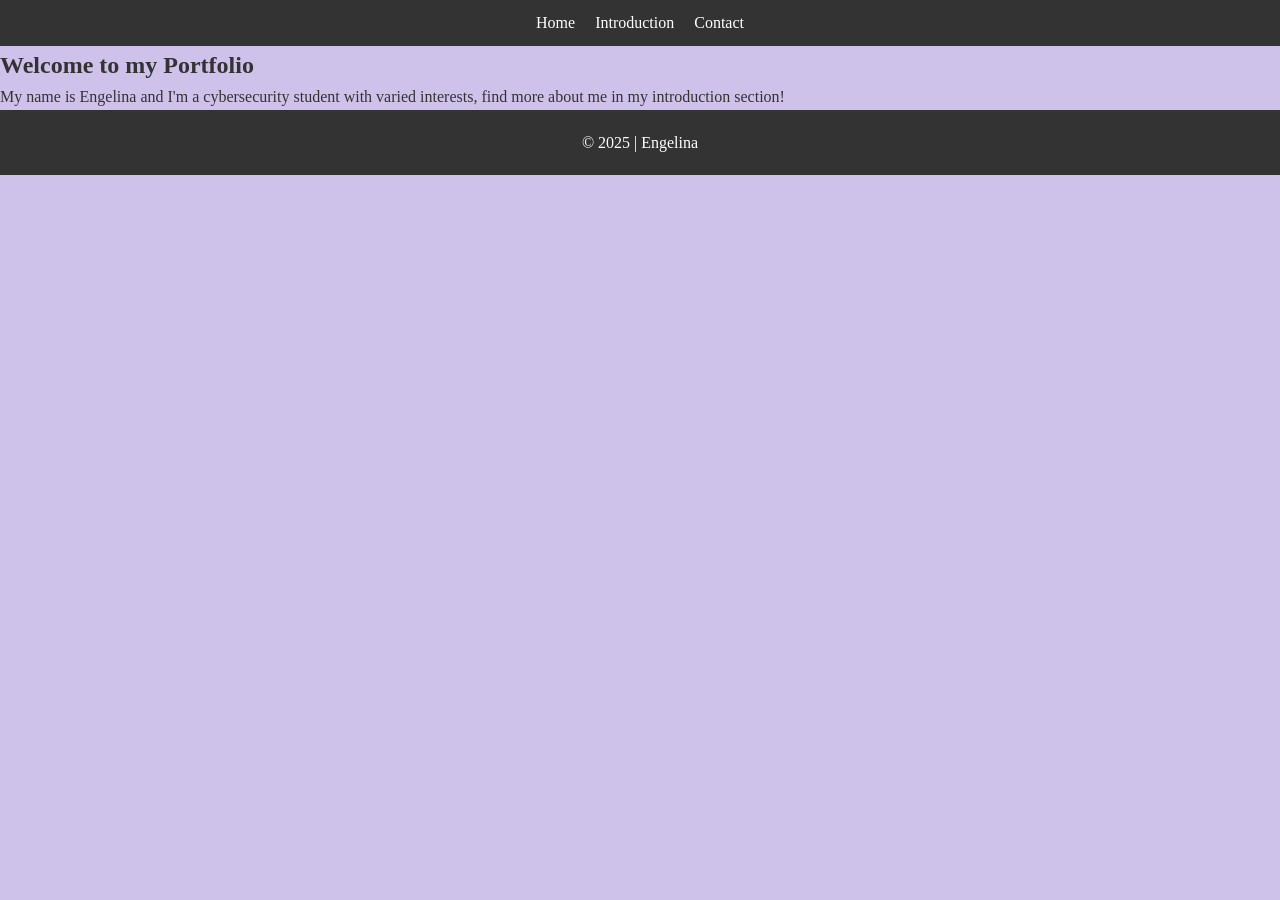
==== index.html @ 7192f7c9 "Initial commit" ====
<!DOCTYPE html>

<html lang="en">

    <head>
        <meta charset="UTF-8">
        <meta name = "viewport" content="width=device-width, initial-scale=1.0">
        <meta http-equiv="X-UA-Compatible" content="ie=edge">
        <title> Engelina Gonçalves | Portfolio </title>
        <link rel="stylesheet" href="assets/css/style.css">
    </head>
    <body>
        <header>
            <nav>
                <ul>
                    <li>
                        <a href="index.html">Home</a>
                    </li>
                    <li>
                        <a href="introduction.html">Introduction</a>
                    </li>
                    <li>
                        <a href="contact.html">Contact</a>
                    </li>
                </ul>
            </nav>
        </header>

        <section id="home">
            <h1>
                Welcome to my Portfolio
            </h1>
            <p>
                My name is Engelina and I'm a cybersecurity student with varied interests, find more about me in my introduction section!
            </p>
        </section>

        <footer>
            <p>&copy;
                2025 | Engelina
            </p>
        </footer>

        <script src="assets/js/script.js"></script>

    </body>
    
</html>
---- assets/css/style.css ----
* {
    margin: 0;
    padding: 0;
    box-sizing: border-box;
}

body {
    font-family: 'Times New Roman', Times, serif;
    line-height: 1.6;
    background-color: #cec2eb;
    color: #333;
}

header {
    background : #333;
    color: #fff;
    padding: 10px;
}

nav ul {
    list-style: none;
    display: flex;
    justify-content: center;
}

nav ul li {
    margin: 0 10px;
}

nav ul li a {
    color: white;
    text-decoration: none;
}

footer {
    text-align: center;
    padding: 20px;
    background: #333;
    color: white;
}
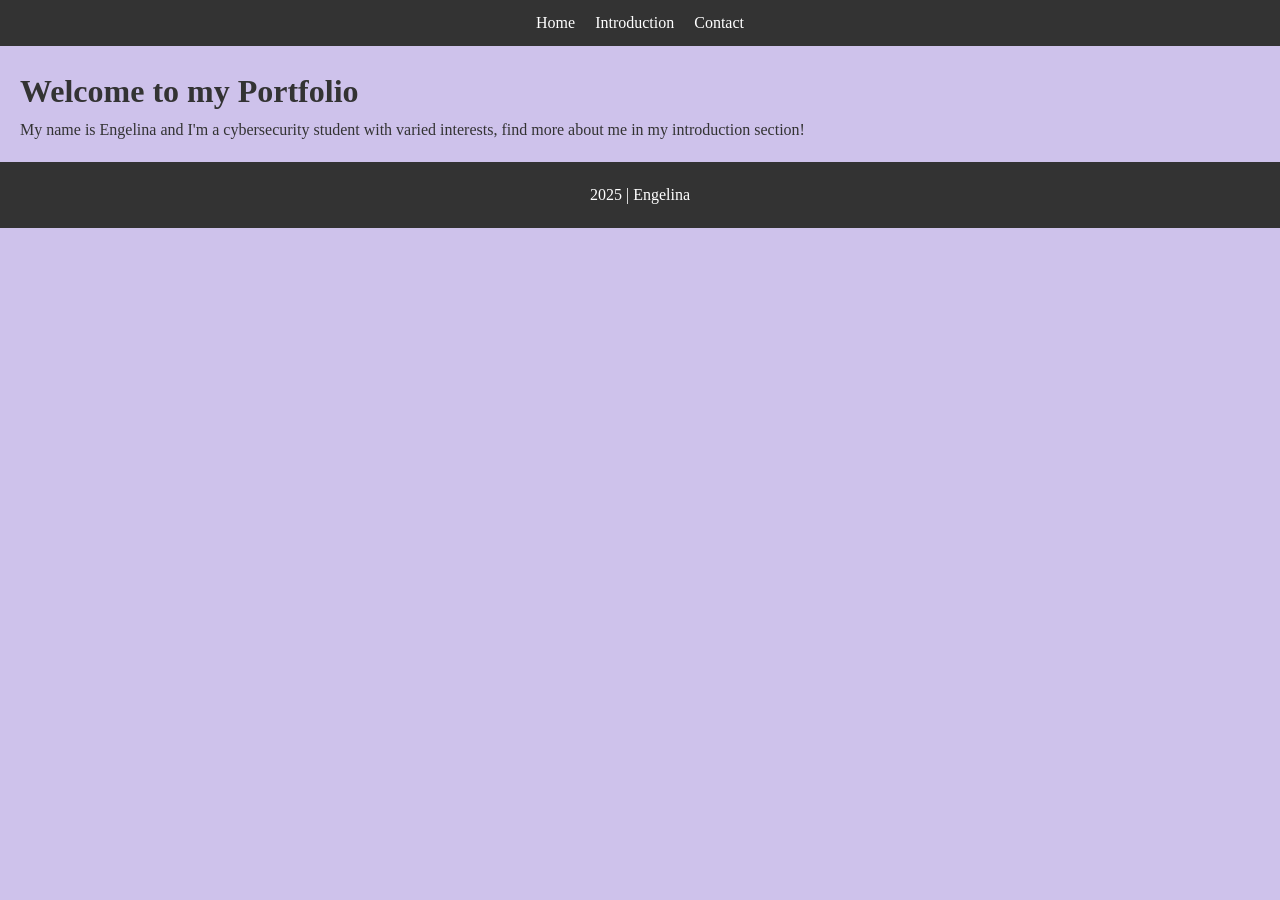
==== commit 1eb745f7: "Changed footer" ====
--- a/index.html
+++ b/index.html
@@ -10,38 +10,41 @@
         <link rel="stylesheet" href="assets/css/style.css">
     </head>
     <body>
-        <header>
-            <nav>
-                <ul>
-                    <li>
-                        <a href="index.html">Home</a>
-                    </li>
-                    <li>
-                        <a href="introduction.html">Introduction</a>
-                    </li>
-                    <li>
-                        <a href="contact.html">Contact</a>
-                    </li>
-                </ul>
-            </nav>
-        </header>
+        <div class="wrapper">
+            <header>
+                <nav>
+                    <ul>
+                        <li>
+                            <a href="index.html">Home</a>
+                        </li>
+                        <li>
+                            <a href="introduction.html">Introduction</a>
+                        </li>
+                        <li>
+                            <a href="contact.html">Contact</a>
+                        </li>
+                    </ul>
+                </nav>
+            </header>
 
-        <section id="home">
-            <h1>
-                Welcome to my Portfolio
-            </h1>
-            <p>
-                My name is Engelina and I'm a cybersecurity student with varied interests, find more about me in my introduction section!
-            </p>
-        </section>
+            <main>
+                <h1>
+                    Welcome to my Portfolio
+                </h1>
+                <p>
+                    My name is Engelina and I'm a cybersecurity student with varied interests, find more about me in my introduction section!
+                </p>
+            </main>
 
-        <footer>
-            <p>&copy;
-                2025 | Engelina
-            </p>
-        </footer>
+            <footer>
+                <p>
+                    2025 | Engelina
+                </p>
+            </footer>
 
-        <script src="assets/js/script.js"></script>
+            <script src="assets/js/script.js"></script>
+        
+        </div>
 
     </body>
     
--- a/assets/css/style.css
+++ b/assets/css/style.css
@@ -2,6 +2,10 @@
     margin: 0;
     padding: 0;
     box-sizing: border-box;
+}
+
+html, body {
+    height: 100%;
 }
 
 body {
@@ -9,6 +13,14 @@
     line-height: 1.6;
     background-color: #cec2eb;
     color: #333;
+    display: flex;
+    flex-direction: column;
+    min-height: 100vh;
+}
+
+main {
+    flex-grow: 1;
+    padding: 20px;
 }
 
 header {
@@ -37,4 +49,5 @@
     padding: 20px;
     background: #333;
     color: white;
+    margin-top: auto;
 }
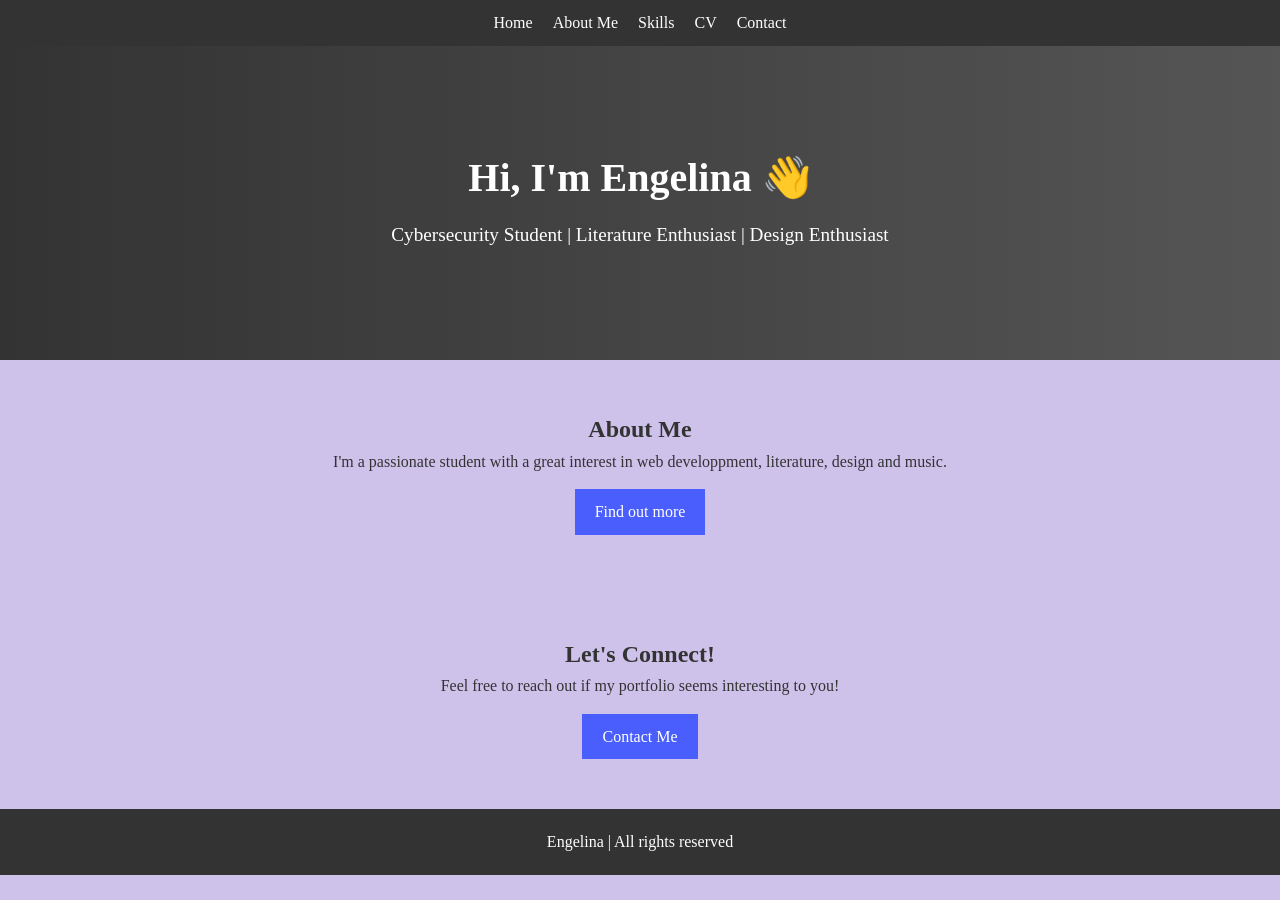
==== commit 8e67d0ad: "Changed footer" ====
--- a/index.html
+++ b/index.html
@@ -5,47 +5,92 @@
     <head>
         <meta charset="UTF-8">
         <meta name = "viewport" content="width=device-width, initial-scale=1.0">
-        <meta http-equiv="X-UA-Compatible" content="ie=edge">
         <title> Engelina Gonçalves | Portfolio </title>
         <link rel="stylesheet" href="assets/css/style.css">
     </head>
+
     <body>
-        <div class="wrapper">
-            <header>
-                <nav>
-                    <ul>
-                        <li>
-                            <a href="index.html">Home</a>
-                        </li>
-                        <li>
-                            <a href="introduction.html">Introduction</a>
-                        </li>
-                        <li>
-                            <a href="contact.html">Contact</a>
-                        </li>
-                    </ul>
-                </nav>
-            </header>
 
-            <main>
-                <h1>
-                    Welcome to my Portfolio
-                </h1>
-                <p>
-                    My name is Engelina and I'm a cybersecurity student with varied interests, find more about me in my introduction section!
-                </p>
-            </main>
+        <header>
 
-            <footer>
-                <p>
-                    2025 | Engelina
-                </p>
-            </footer>
+            <nav>
 
-            <script src="assets/js/script.js"></script>
+                <ul>
+
+                    <li>
+                        <a href="index.html">Home</a>
+                    </li>
+
+                    <li>
+                        <a href="aboutme.html">About Me</a>
+                    </li>
+
+                    <li>
+                        <a href="skills.html">Skills</a>
+                    </li>
+
+                    <li>
+                        <a href="cv.html">CV</a>
+                    </li>
+
+                    <li>
+                        <a href="contact.html">Contact</a>
+                    </li>
+
+                </ul>
+
+            </nav>
+
+        </header>
+
+        <section class="hero">
+
+            <h1>
+                Hi, I'm Engelina 👋
+            </h1>
+
+            <p>
+                Cybersecurity Student | Literature Enthusiast | Design Enthusiast
+            </p>
+
+        </section>
+
+        <section class="about-preview">
+            
+            <h2>
+                About Me
+            </h2>
+
+            <p>
+                I'm a passionate student with a great interest in web developpment, literature, design and music.
+            </p>
+
+            <a href="aboutme.html" class="button">Find out more</a> 
+
+        </section>
+
+        <section class="contact">
+
+            <h2>
+                Let's Connect!
+            </h2>
+
+            <p>
+                Feel free to reach out if my portfolio seems interesting to you!
+            </p>
+
+            <a href="contact.html" class="button">Contact Me</a>
+
+        </section>
+
+        <footer>
+
+            <p>
+                Engelina | All rights reserved
+            </p>
+
+        </footer>
         
-        </div>
-
     </body>
     
 </html>
--- a/assets/css/style.css
+++ b/assets/css/style.css
@@ -13,6 +13,12 @@
     line-height: 1.6;
     background-color: #cec2eb;
     color: #333;
+    display: flex;
+    flex-direction: column;
+    min-height: 100vh;
+}
+
+.wrapper {
     display: flex;
     flex-direction: column;
     min-height: 100vh;
@@ -49,5 +55,39 @@
     padding: 20px;
     background: #333;
     color: white;
-    margin-top: auto;
+}
+
+.hero {
+    text-align: center;
+    padding: 100px 20px;
+    background: linear-gradient(to right, #333, #555);
+    color: white;
+}
+
+.hero h1 {
+    font-size: 2.5rem;
+}
+
+.hero p {
+    font-size: 1.2rem;
+    margin: 10px 0;
+}
+
+.button {
+    display: inline-block;
+    background: #495efc;
+    color: white;
+    padding: 10px 20px;
+    text-decoration: none;
+    margin-top: 15px;
+    transition: 0.3s;
+}
+
+.button:hover {
+    background: #005ccc;
+}
+
+.about-preview, .contact {
+    text-align: center;
+    padding: 50px 20px;
 }
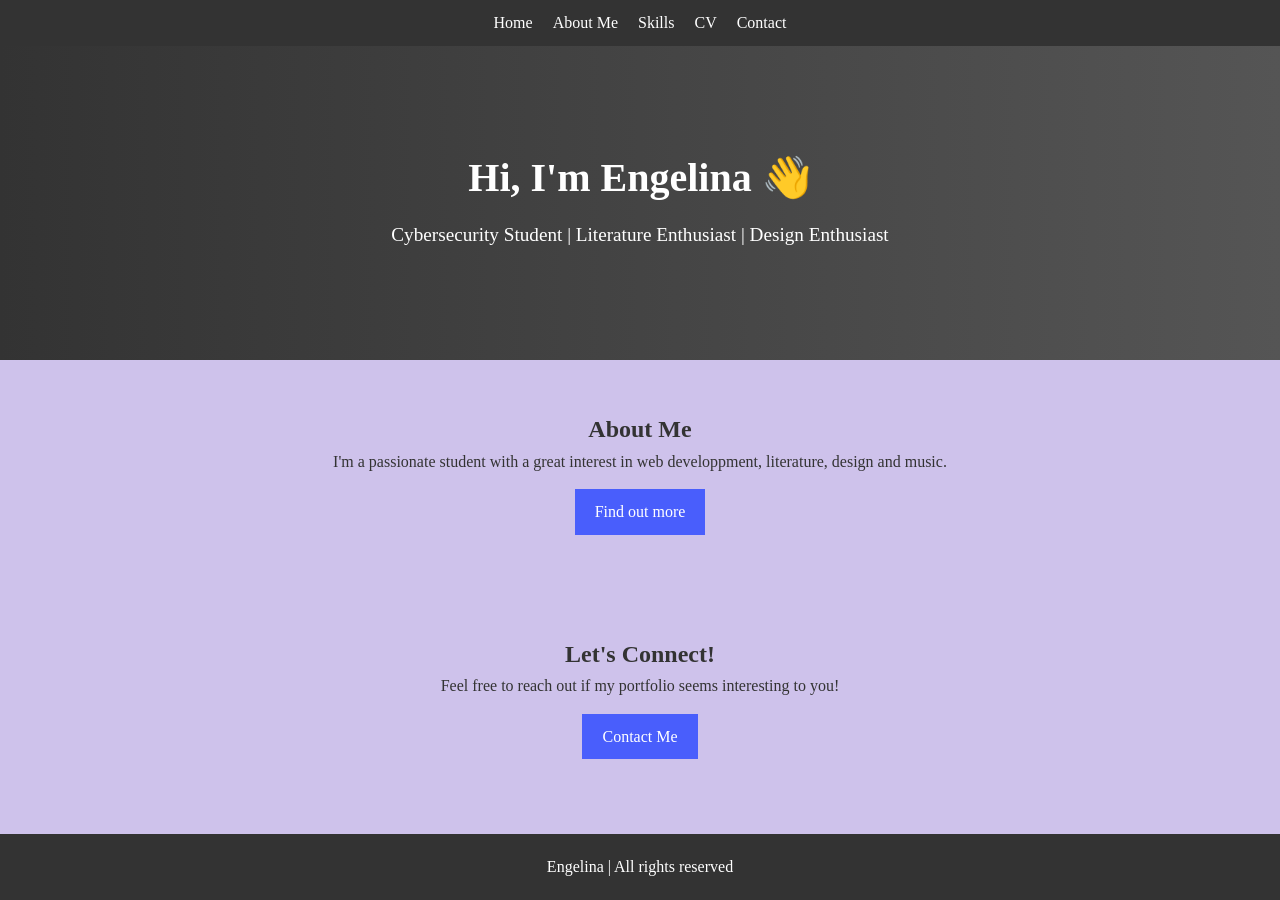
==== commit 8932ad1b: "Updated index and stylesheet" ====
--- a/index.html
+++ b/index.html
@@ -11,86 +11,96 @@
 
     <body>
 
-        <header>
+        <div class="wrapper">
 
-            <nav>
+            <header>
 
-                <ul>
+                <nav>
 
-                    <li>
-                        <a href="index.html">Home</a>
-                    </li>
+                    <ul>
 
-                    <li>
-                        <a href="aboutme.html">About Me</a>
-                    </li>
+                        <li>
+                            <a href="index.html">Home</a>
+                        </li>
 
-                    <li>
-                        <a href="skills.html">Skills</a>
-                    </li>
+                        <li>
+                            <a href="aboutme.html">About Me</a>
+                        </li>
 
-                    <li>
-                        <a href="cv.html">CV</a>
-                    </li>
+                        <li>
+                            <a href="skills.html">Skills</a>
+                        </li>
 
-                    <li>
-                        <a href="contact.html">Contact</a>
-                    </li>
+                        <li>
+                            <a href="cv.html">CV</a>
+                        </li>
 
-                </ul>
+                        <li>
+                            <a href="contact.html">Contact</a>
+                        </li>
 
-            </nav>
+                    </ul>
 
-        </header>
+                </nav>
 
-        <section class="hero">
+            </header>
 
-            <h1>
-                Hi, I'm Engelina 👋
-            </h1>
+            <main>
 
-            <p>
-                Cybersecurity Student | Literature Enthusiast | Design Enthusiast
-            </p>
+                <section class="hero">
 
-        </section>
+                    <h1>
+                        Hi, I'm Engelina 👋
+                    </h1>
 
-        <section class="about-preview">
+                    <p>
+                        Cybersecurity Student | Literature Enthusiast | Design Enthusiast
+                    </p>
+
+                </section>
+
+                <section class="about-preview">
             
-            <h2>
-                About Me
-            </h2>
+                    <h2>
+                        About Me
+                    </h2>
 
-            <p>
-                I'm a passionate student with a great interest in web developpment, literature, design and music.
-            </p>
+                    <p>
+                        I'm a passionate student with a great interest in web developpment, literature, design and music.
+                    </p>
 
-            <a href="aboutme.html" class="button">Find out more</a> 
+                    <a href="aboutme.html" class="button">Find out more</a> 
 
-        </section>
+                </section>
 
-        <section class="contact">
+                <section class="contact">
 
-            <h2>
-                Let's Connect!
-            </h2>
+                    <h2>
+                        Let's Connect!
+                    </h2>
 
-            <p>
-                Feel free to reach out if my portfolio seems interesting to you!
-            </p>
+                    <p>
+                        Feel free to reach out if my portfolio seems interesting to you!
+                    </p>
 
-            <a href="contact.html" class="button">Contact Me</a>
+                    <a href="contact.html" class="button">Contact Me</a>
 
-        </section>
+                </section>
 
-        <footer>
+            </main>
 
-            <p>
-                Engelina | All rights reserved
-            </p>
+            <footer>
+            
+                <p>
+                    Engelina | All rights reserved
+                </p>
 
-        </footer>
-        
+            </main>
+
+            </footer>
+       
+        </div>
+  
     </body>
     
 </html>
--- a/assets/css/style.css
+++ b/assets/css/style.css
@@ -13,9 +13,6 @@
     line-height: 1.6;
     background-color: #cec2eb;
     color: #333;
-    display: flex;
-    flex-direction: column;
-    min-height: 100vh;
 }
 
 .wrapper {
@@ -26,7 +23,6 @@
 
 main {
     flex-grow: 1;
-    padding: 20px;
 }
 
 header {
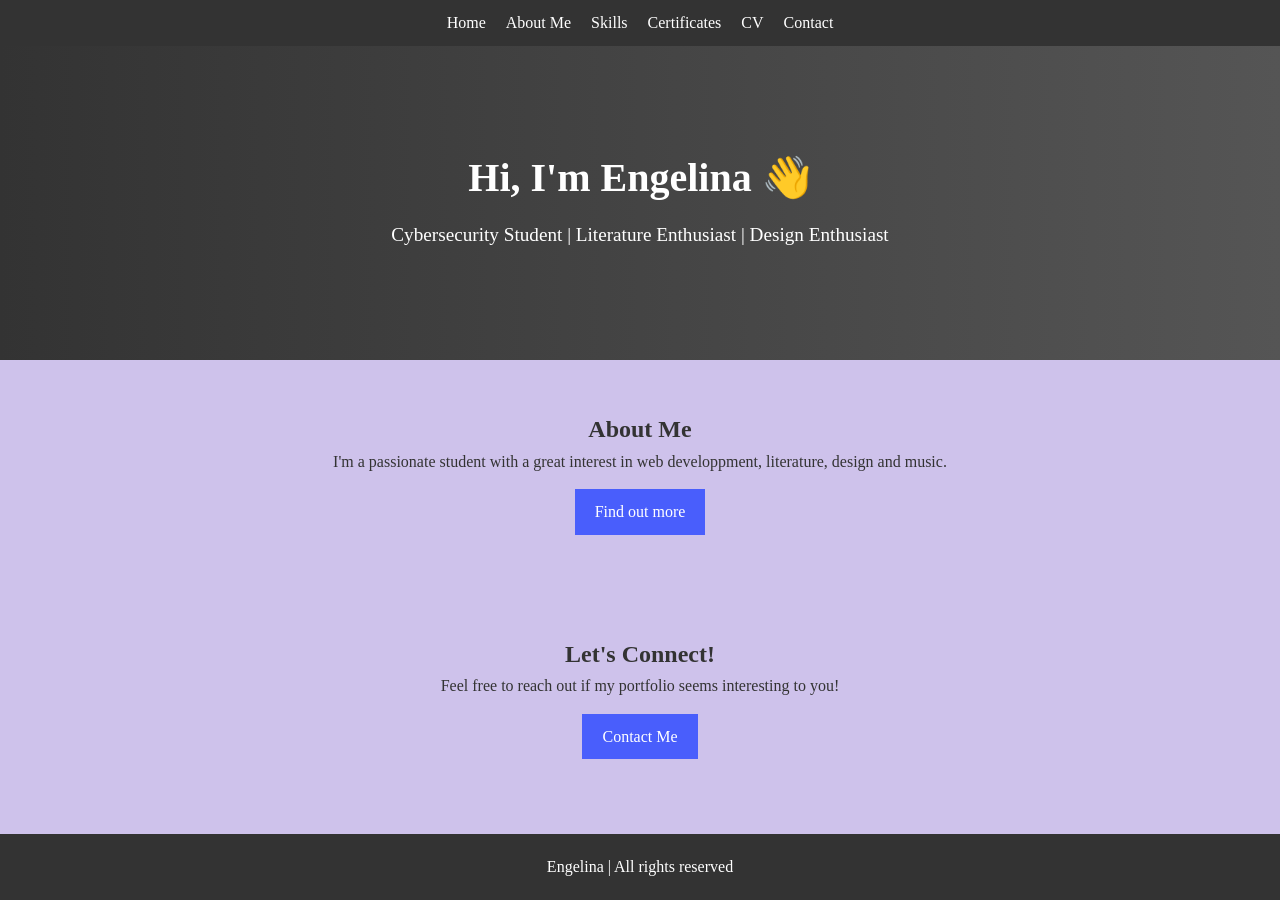
==== commit aa09e840: "aboutme.html was created, updated header, style.css was updated" ====
--- a/index.html
+++ b/index.html
@@ -29,6 +29,10 @@
 
                         <li>
                             <a href="skills.html">Skills</a>
+                        </li>
+
+                        <li>
+                            <a href="certificates.html">Certificates</a>
                         </li>
 
                         <li>
@@ -95,8 +99,6 @@
                     Engelina | All rights reserved
                 </p>
 
-            </main>
-
             </footer>
        
         </div>
--- a/assets/css/style.css
+++ b/assets/css/style.css
@@ -86,4 +86,77 @@
 .about-preview, .contact {
     text-align: center;
     padding: 50px 20px;
+}
+
+.contact-form {
+    max-width: 500px;
+    margin: 50px auto;
+    padding: 20px;
+    background: white;
+    box-shadow: 0 0 10px rgba(0, 0, 0, 0.1);
+    border-radius: 8px;
+}
+
+.contact-form label {
+    display: block;
+    margin-top: 10px;
+    font-weight: bold;
+}
+
+.contact-form input,
+.contact-form textarea {
+    width: 100%;
+    padding: 10px;
+    margin-top: 5px;
+    border: 1px solid #ccc;
+    border-radius: 5px;
+    font-size: 1rem;
+}
+
+.contact-form textarea {
+    height: 150px;
+    resize: vertical;
+}
+
+.contact-form button {
+    display: block;
+    width: 100%;
+    padding: 10px;
+    margin-top: 15px;
+    background: #495efc;
+    color: white;
+    border: none;
+    border-radius: 5px;
+    font-size: 1rem;
+    cursor: pointer;
+    transition: 0.3s;
+}
+
+.contact-form button:hover {
+    background: #005ccc;
+}
+
+.about {
+    text-align: center;
+    padding: 50px 20px;
+}
+
+.profile-image {
+    text-align: center;
+    margin: 20px 0;
+}
+
+.profile-image img {
+    width: 300px;
+    height: 300px;
+    border-radius: 50%;
+    object-fit: cover;
+    border: 3px solid #333;
+}
+
+.more-info {
+    text-align: center;
+    padding: 20px;
+    max-width: 800px;
+    margin: 0 auto;
 }
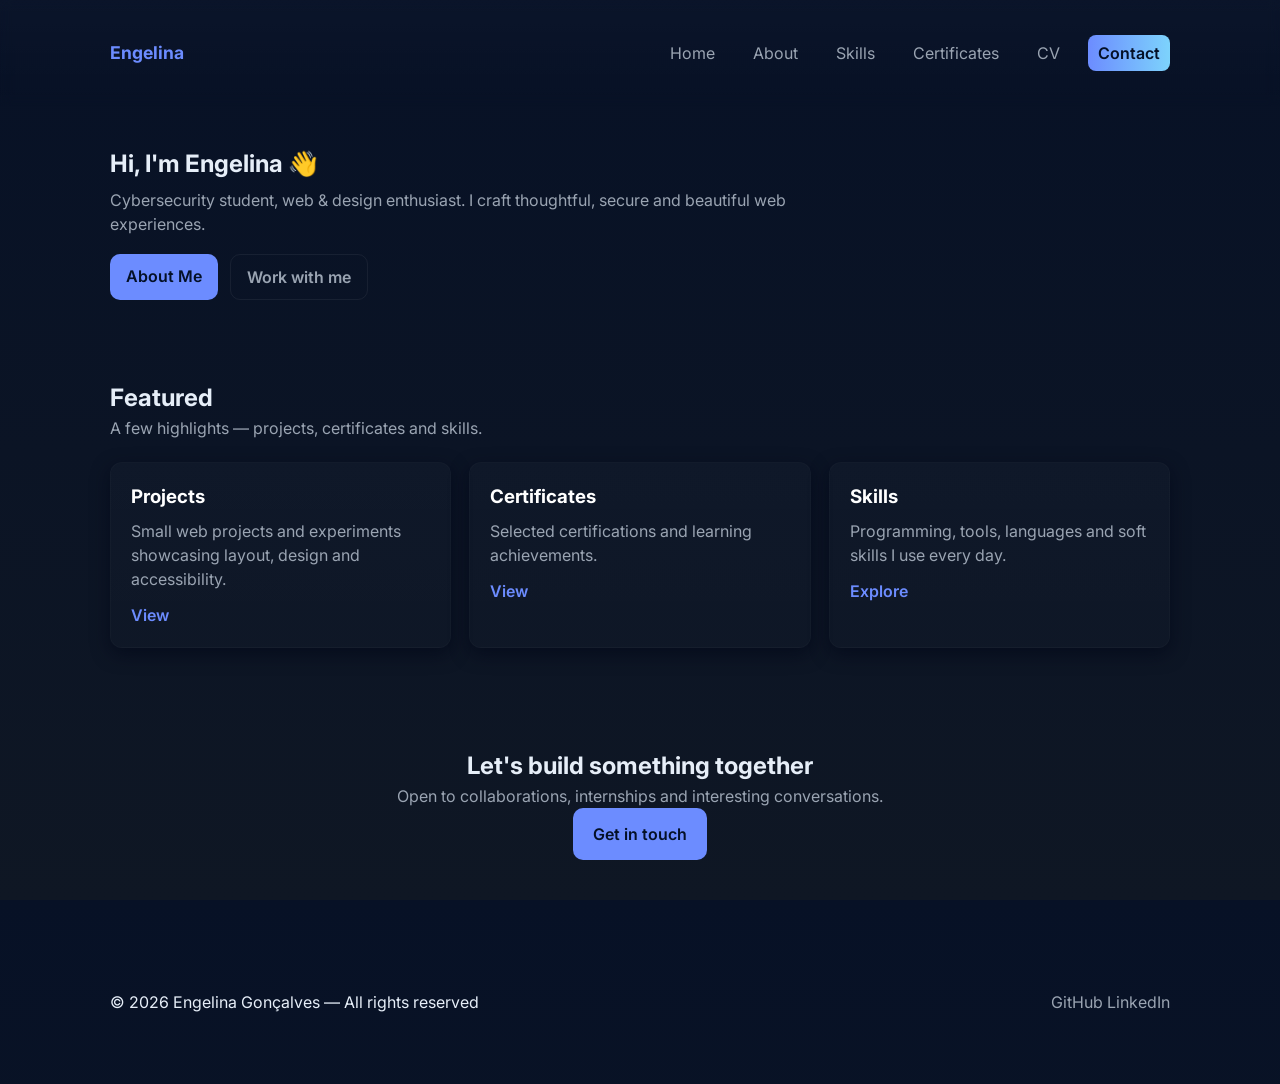
==== commit 9569a7cb: "Modernize site: responsive header, hero, styles and JS interactions; remove README as requested" ====
--- a/index.html
+++ b/index.html
@@ -2,107 +2,107 @@
 
 <html lang="en">
 
-    <head>
-        <meta charset="UTF-8">
-        <meta name = "viewport" content="width=device-width, initial-scale=1.0">
-        <title> Engelina Gonçalves | Portfolio </title>
-        <link rel="stylesheet" href="assets/css/style.css">
-    </head>
+<head>
+    <meta charset="UTF-8">
+    <meta name="viewport" content="width=device-width, initial-scale=1.0">
+    <meta name="description" content="Engelina Gonçalves — cybersecurity student, web & design enthusiast. Explore projects, skills and contact info.">
+    <title>Engelina Gonçalves | Portfolio</title>
+    <link rel="preconnect" href="https://fonts.googleapis.com">
+    <link rel="preconnect" href="https://fonts.gstatic.com" crossorigin>
+    <link href="https://fonts.googleapis.com/css2?family=Inter:wght@300;400;600;700&display=swap" rel="stylesheet">
+    <link rel="stylesheet" href="assets/css/style.css">
+</head>
 
-    <body>
+<body>
 
-        <div class="wrapper">
+    <div class="wrapper">
 
-            <header>
+        <header class="site-header">
+            <div class="container header-inner">
+                <a class="brand" href="index.html">Engelina</a>
 
-                <nav>
+                <button class="nav-toggle" aria-label="Toggle navigation" aria-expanded="false">
+                    <span class="hamburger"></span>
+                </button>
 
+                <nav class="nav-menu" aria-label="Main navigation">
                     <ul>
+                        <li><a href="index.html">Home</a></li>
+                        <li><a href="aboutme.html">About</a></li>
+                        <li><a href="skills.html">Skills</a></li>
+                        <li><a href="certificates.html">Certificates</a></li>
+                        <li><a href="cv.html">CV</a></li>
+                        <li><a href="contact.html" class="cta">Contact</a></li>
+                    </ul>
+                </nav>
+            </div>
+        </header>
 
-                        <li>
-                            <a href="index.html">Home</a>
-                        </li>
+        <main>
 
-                        <li>
-                            <a href="aboutme.html">About Me</a>
-                        </li>
+            <section class="hero container reveal">
+                <div class="hero-inner">
+                    <div class="hero-copy">
+                        <h1>Hi, I'm Engelina <span class="wave">👋</span></h1>
+                        <p class="lead">Cybersecurity student, web & design enthusiast. I craft thoughtful, secure and beautiful web experiences.</p>
+                        <div class="hero-actions">
+                            <a href="aboutme.html" class="button">About Me</a>
+                            <a href="contact.html" class="button ghost">Work with me</a>
+                        </div>
+                    </div>
 
-                        <li>
-                            <a href="skills.html">Skills</a>
-                        </li>
+                    <div class="hero-media">
+                        <img src="assets/images/profile.jpg" alt="Portrait of Engelina" onerror="this.style.display='none'">
+                    </div>
+                </div>
+            </section>
 
-                        <li>
-                            <a href="certificates.html">Certificates</a>
-                        </li>
+            <section class="featured container reveal">
+                <h2>Featured</h2>
+                <p class="muted">A few highlights — projects, certificates and skills.</p>
 
-                        <li>
-                            <a href="cv.html">CV</a>
-                        </li>
+                <div class="cards-grid">
+                    <article class="card">
+                        <h3>Projects</h3>
+                        <p>Small web projects and experiments showcasing layout, design and accessibility.</p>
+                        <a href="index.html" class="card-link">View</a>
+                    </article>
 
-                        <li>
-                            <a href="contact.html">Contact</a>
-                        </li>
+                    <article class="card">
+                        <h3>Certificates</h3>
+                        <p>Selected certifications and learning achievements.</p>
+                        <a href="certificates.html" class="card-link">View</a>
+                    </article>
 
-                    </ul>
+                    <article class="card">
+                        <h3>Skills</h3>
+                        <p>Programming, tools, languages and soft skills I use every day.</p>
+                        <a href="skills.html" class="card-link">Explore</a>
+                    </article>
+                </div>
+            </section>
 
+            <section class="contact-cta container reveal">
+                <h2>Let's build something together</h2>
+                <p class="muted">Open to collaborations, internships and interesting conversations.</p>
+                <a href="contact.html" class="button large">Get in touch</a>
+            </section>
+
+        </main>
+
+        <footer class="site-footer">
+            <div class="container footer-inner">
+                <p>© <span id="year"></span> Engelina Gonçalves — All rights reserved</p>
+                <nav class="social">
+                    <a href="#" aria-label="GitHub">GitHub</a>
+                    <a href="#" aria-label="LinkedIn">LinkedIn</a>
                 </nav>
+            </div>
+        </footer>
 
-            </header>
+    </div>
 
-            <main>
+    <script src="assets/js/script.js"></script>
+</body>
 
-                <section class="hero">
-
-                    <h1>
-                        Hi, I'm Engelina 👋
-                    </h1>
-
-                    <p>
-                        Cybersecurity Student | Literature Enthusiast | Design Enthusiast
-                    </p>
-
-                </section>
-
-                <section class="about-preview">
-            
-                    <h2>
-                        About Me
-                    </h2>
-
-                    <p>
-                        I'm a passionate student with a great interest in web developpment, literature, design and music.
-                    </p>
-
-                    <a href="aboutme.html" class="button">Find out more</a> 
-
-                </section>
-
-                <section class="contact">
-
-                    <h2>
-                        Let's Connect!
-                    </h2>
-
-                    <p>
-                        Feel free to reach out if my portfolio seems interesting to you!
-                    </p>
-
-                    <a href="contact.html" class="button">Contact Me</a>
-
-                </section>
-
-            </main>
-
-            <footer>
-            
-                <p>
-                    Engelina | All rights reserved
-                </p>
-
-            </footer>
-       
-        </div>
-  
-    </body>
-    
 </html>
--- a/assets/css/style.css
+++ b/assets/css/style.css
@@ -1,162 +1,88 @@
-* {
-    margin: 0;
-    padding: 0;
-    box-sizing: border-box;
+:root{
+  --bg: #0f1724;
+  --card: #0b1220;
+  --muted: #9aa4b2;
+  --accent: #6c8cff;
+  --accent-2: #7dd3fc;
+  --glass: rgba(255,255,255,0.03);
+  --radius: 12px;
+  --max-width: 1100px;
 }
 
-html, body {
-    height: 100%;
+*{box-sizing:border-box;margin:0;padding:0}
+html,body{height:100%}
+body{
+  font-family: 'Inter', system-ui, -apple-system, 'Segoe UI', Roboto, 'Helvetica Neue', Arial;
+  background: linear-gradient(180deg,#071126 0%, #0f1724 100%);
+  color:#e6eef8;
+  -webkit-font-smoothing:antialiased;
+  -moz-osx-font-smoothing:grayscale;
+  line-height:1.5;
 }
 
-body {
-    font-family: 'Times New Roman', Times, serif;
-    line-height: 1.6;
-    background-color: #cec2eb;
-    color: #333;
+.wrapper{min-height:100vh;display:flex;flex-direction:column}
+.container{max-width:var(--max-width);margin:0 auto;padding:40px 20px}
+
+/* Header */
+.site-header{backdrop-filter:blur(6px);background:linear-gradient(180deg, rgba(255,255,255,0.02), transparent);position:sticky;top:0;z-index:40}
+.header-inner{display:flex;align-items:center;justify-content:space-between;gap:20px}
+.brand{font-weight:700;color:var(--accent);text-decoration:none;font-size:1.1rem}
+
+.nav-menu ul{list-style:none;display:flex;gap:18px;align-items:center}
+.nav-menu a{color:var(--muted);text-decoration:none;padding:8px 10px;border-radius:8px;transition:all .18s}
+.nav-menu a:hover, .nav-menu a:focus{color:#fff;background:var(--glass)}
+.nav-menu .cta{background:linear-gradient(90deg,var(--accent),var(--accent-2));color:#041027;font-weight:600}
+
+.nav-toggle{display:none;background:none;border:0;cursor:pointer;padding:8px}
+.hamburger{display:block;width:22px;height:2px;background:var(--muted);position:relative;border-radius:2px}
+.hamburger::before,.hamburger::after{content:"";position:absolute;left:0;width:22px;height:2px;background:var(--muted);border-radius:2px}
+.hamburger::before{top:-7px}.hamburger::after{top:7px}
+
+/* Hero */
+.hero-inner{display:flex;gap:30px;align-items:center;justify-content:space-between}
+.hero-copy{flex:1}
+.hero-media{width:260px;flex:0 0 260px}
+.hero-media img{width:100%;height:auto;border-radius:16px;object-fit:cover;border:3px solid rgba(255,255,255,0.06)}
+.lead{color:var(--muted);margin-top:6px}
+.hero-actions{margin-top:18px;display:flex;gap:12px}
+.button{display:inline-block;padding:10px 16px;background:var(--accent);color:#041027;border-radius:10px;text-decoration:none;font-weight:600}
+.button.ghost{background:transparent;border:1px solid rgba(255,255,255,0.06);color:var(--muted)}
+.button.large{padding:14px 20px;font-size:1rem}
+
+/* Cards */
+.cards-grid{display:grid;grid-template-columns:repeat(auto-fit,minmax(220px,1fr));gap:18px;margin-top:22px}
+.card{background:linear-gradient(180deg, rgba(255,255,255,0.02), rgba(255,255,255,0.01));padding:20px;border-radius:var(--radius);box-shadow:0 6px 18px rgba(2,6,23,0.6);border:1px solid rgba(255,255,255,0.02)}
+.card h3{color:#fff;margin-bottom:8px}
+.card p{color:var(--muted);margin-bottom:12px}
+.card-link{color:var(--accent);text-decoration:none;font-weight:600}
+
+.contact-cta{text-align:center;padding:60px 20px}
+.muted{color:var(--muted)}
+
+.site-footer{margin-top:auto;padding:30px 0;background:transparent}
+.footer-inner{display:flex;align-items:center;justify-content:space-between;gap:20px}
+.site-footer a{color:var(--muted);text-decoration:none}
+
+/* simple reveal animation */
+.reveal{opacity:0;transform:translateY(10px);transition:opacity .6s ease, transform .6s ease}
+.reveal.active{opacity:1;transform:none}
+
+/* responsiveness */
+@media (max-width:900px){
+  .hero-inner{flex-direction:column-reverse;align-items:center}
+  .hero-media{width:200px}
+  .container{padding:28px 16px}
+  .footer-inner{flex-direction:column;align-items:flex-start}
 }
 
-.wrapper {
-    display: flex;
-    flex-direction: column;
-    min-height: 100vh;
+@media (max-width:700px){
+  .nav-menu{position:fixed;inset:64px 16px auto 16px;background:linear-gradient(180deg, rgba(255,255,255,0.02), rgba(255,255,255,0.01));backdrop-filter:blur(8px);padding:18px;border-radius:12px;display:none}
+  .nav-menu.open{display:block}
+  .nav-menu ul{flex-direction:column;gap:12px}
+  .nav-toggle{display:block}
 }
 
-main {
-    flex-grow: 1;
-}
+/* keep some legacy classes usable */
+.about-preview, .contact, .about, .skills-container, .certificate-container, .cv-container{padding:40px 20px}
 
-header {
-    background : #333;
-    color: #fff;
-    padding: 10px;
-}
 
-nav ul {
-    list-style: none;
-    display: flex;
-    justify-content: center;
-}
-
-nav ul li {
-    margin: 0 10px;
-}
-
-nav ul li a {
-    color: white;
-    text-decoration: none;
-}
-
-footer {
-    text-align: center;
-    padding: 20px;
-    background: #333;
-    color: white;
-}
-
-.hero {
-    text-align: center;
-    padding: 100px 20px;
-    background: linear-gradient(to right, #333, #555);
-    color: white;
-}
-
-.hero h1 {
-    font-size: 2.5rem;
-}
-
-.hero p {
-    font-size: 1.2rem;
-    margin: 10px 0;
-}
-
-.button {
-    display: inline-block;
-    background: #495efc;
-    color: white;
-    padding: 10px 20px;
-    text-decoration: none;
-    margin-top: 15px;
-    transition: 0.3s;
-}
-
-.button:hover {
-    background: #005ccc;
-}
-
-.about-preview, .contact {
-    text-align: center;
-    padding: 50px 20px;
-}
-
-.contact-form {
-    max-width: 500px;
-    margin: 50px auto;
-    padding: 20px;
-    background: white;
-    box-shadow: 0 0 10px rgba(0, 0, 0, 0.1);
-    border-radius: 8px;
-}
-
-.contact-form label {
-    display: block;
-    margin-top: 10px;
-    font-weight: bold;
-}
-
-.contact-form input,
-.contact-form textarea {
-    width: 100%;
-    padding: 10px;
-    margin-top: 5px;
-    border: 1px solid #ccc;
-    border-radius: 5px;
-    font-size: 1rem;
-}
-
-.contact-form textarea {
-    height: 150px;
-    resize: vertical;
-}
-
-.contact-form button {
-    display: block;
-    width: 100%;
-    padding: 10px;
-    margin-top: 15px;
-    background: #495efc;
-    color: white;
-    border: none;
-    border-radius: 5px;
-    font-size: 1rem;
-    cursor: pointer;
-    transition: 0.3s;
-}
-
-.contact-form button:hover {
-    background: #005ccc;
-}
-
-.about {
-    text-align: center;
-    padding: 50px 20px;
-}
-
-.profile-image {
-    text-align: center;
-    margin: 20px 0;
-}
-
-.profile-image img {
-    width: 300px;
-    height: 300px;
-    border-radius: 50%;
-    object-fit: cover;
-    border: 3px solid #333;
-}
-
-.more-info {
-    text-align: center;
-    padding: 20px;
-    max-width: 800px;
-    margin: 0 auto;
-}
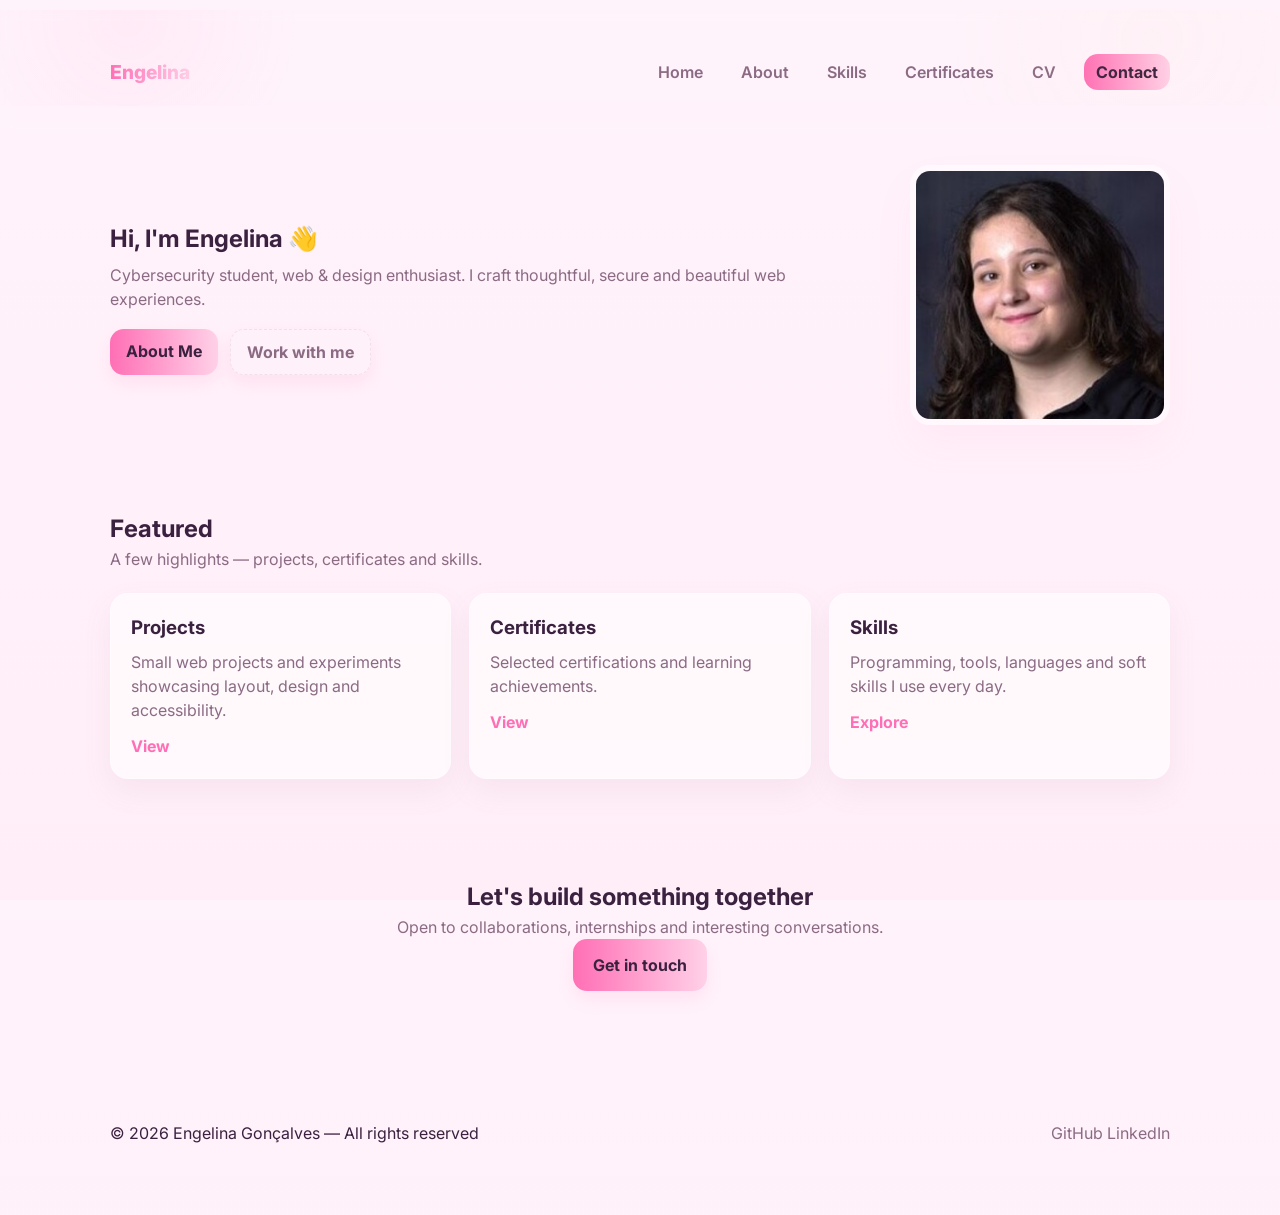
==== commit e2d2685c: "Normalize image filenames and update HTML references" ====
--- a/index.html
+++ b/index.html
@@ -52,7 +52,7 @@
                     </div>
 
                     <div class="hero-media">
-                        <img src="assets/images/profile.jpg" alt="Portrait of Engelina" onerror="this.style.display='none'">
+                        <img src="assets/images/engelina.jpg" alt="Portrait of Engelina" onerror="this.style.display='none'">
                     </div>
                 </div>
             </section>
--- a/assets/css/style.css
+++ b/assets/css/style.css
@@ -1,20 +1,23 @@
 :root{
-  --bg: #0f1724;
-  --card: #0b1220;
-  --muted: #9aa4b2;
-  --accent: #6c8cff;
-  --accent-2: #7dd3fc;
-  --glass: rgba(255,255,255,0.03);
-  --radius: 12px;
+  /* Girlypop palette */
+  --bg: linear-gradient(180deg,#fff3fb 0%, #ffeef8 100%);
+  --page-bg: #fff3fb;
+  --card: rgba(255,255,255,0.6);
+  --muted: #8b6b84;
+  --accent: #ff6fb5; /* pink */
+  --accent-2: #ffd1e8; /* light pink */
+  --accent-3: #ffd58a; /* soft yellow */
+  --glass: rgba(255,255,255,0.6);
+  --radius: 16px;
   --max-width: 1100px;
 }
 
 *{box-sizing:border-box;margin:0;padding:0}
 html,body{height:100%}
 body{
-  font-family: 'Inter', system-ui, -apple-system, 'Segoe UI', Roboto, 'Helvetica Neue', Arial;
-  background: linear-gradient(180deg,#071126 0%, #0f1724 100%);
-  color:#e6eef8;
+  font-family: 'Poppins', Inter, system-ui, -apple-system, 'Segoe UI', Roboto, 'Helvetica Neue', Arial;
+  background: var(--bg);
+  color:#3b2140;
   -webkit-font-smoothing:antialiased;
   -moz-osx-font-smoothing:grayscale;
   line-height:1.5;
@@ -24,14 +27,17 @@
 .container{max-width:var(--max-width);margin:0 auto;padding:40px 20px}
 
 /* Header */
-.site-header{backdrop-filter:blur(6px);background:linear-gradient(180deg, rgba(255,255,255,0.02), transparent);position:sticky;top:0;z-index:40}
+
+.site-header{backdrop-filter:blur(6px);background:transparent;position:sticky;top:10px;z-index:40;padding:8px 0}
 .header-inner{display:flex;align-items:center;justify-content:space-between;gap:20px}
-.brand{font-weight:700;color:var(--accent);text-decoration:none;font-size:1.1rem}
+.brand{font-weight:800;background:linear-gradient(90deg,var(--accent),var(--accent-2));-webkit-background-clip:text;background-clip:text;color:transparent;text-decoration:none;font-size:1.2rem}
+
+.site-header::before{content:"";position:absolute;left:0;right:0;top:0;height:6rem;background:radial-gradient(circle at 10% 10%, rgba(255,111,181,0.06), transparent 15%), radial-gradient(circle at 90% 30%, rgba(255,213,138,0.04), transparent 18%);pointer-events:none}
 
 .nav-menu ul{list-style:none;display:flex;gap:18px;align-items:center}
-.nav-menu a{color:var(--muted);text-decoration:none;padding:8px 10px;border-radius:8px;transition:all .18s}
-.nav-menu a:hover, .nav-menu a:focus{color:#fff;background:var(--glass)}
-.nav-menu .cta{background:linear-gradient(90deg,var(--accent),var(--accent-2));color:#041027;font-weight:600}
+.nav-menu a{color:var(--muted);text-decoration:none;padding:8px 10px;border-radius:12px;transition:all .18s;font-weight:600}
+.nav-menu a:hover, .nav-menu a:focus{color:#fff;background:linear-gradient(90deg, rgba(255,111,181,0.18), rgba(255,209,232,0.12))}
+.nav-menu .cta{background:linear-gradient(90deg,var(--accent),var(--accent-2));color:#3b2140;font-weight:700;padding:8px 12px;border-radius:14px}
 
 .nav-toggle{display:none;background:none;border:0;cursor:pointer;padding:8px}
 .hamburger{display:block;width:22px;height:2px;background:var(--muted);position:relative;border-radius:2px}
@@ -42,22 +48,31 @@
 .hero-inner{display:flex;gap:30px;align-items:center;justify-content:space-between}
 .hero-copy{flex:1}
 .hero-media{width:260px;flex:0 0 260px}
-.hero-media img{width:100%;height:auto;border-radius:16px;object-fit:cover;border:3px solid rgba(255,255,255,0.06)}
+.hero-media img{width:100%;height:auto;border-radius:20px;object-fit:cover;border:6px solid rgba(255,255,255,0.5);box-shadow:0 20px 40px rgba(255,111,181,0.06)}
 .lead{color:var(--muted);margin-top:6px}
 .hero-actions{margin-top:18px;display:flex;gap:12px}
-.button{display:inline-block;padding:10px 16px;background:var(--accent);color:#041027;border-radius:10px;text-decoration:none;font-weight:600}
-.button.ghost{background:transparent;border:1px solid rgba(255,255,255,0.06);color:var(--muted)}
+.button{display:inline-block;padding:10px 16px;background:linear-gradient(90deg,var(--accent),var(--accent-2));color:#3b2140;border-radius:14px;text-decoration:none;font-weight:700;box-shadow:0 8px 18px rgba(255,111,181,0.12)}
+.button.ghost{background:transparent;border:1px dashed rgba(139,107,132,0.12);color:var(--muted)}
 .button.large{padding:14px 20px;font-size:1rem}
 
 /* Cards */
 .cards-grid{display:grid;grid-template-columns:repeat(auto-fit,minmax(220px,1fr));gap:18px;margin-top:22px}
-.card{background:linear-gradient(180deg, rgba(255,255,255,0.02), rgba(255,255,255,0.01));padding:20px;border-radius:var(--radius);box-shadow:0 6px 18px rgba(2,6,23,0.6);border:1px solid rgba(255,255,255,0.02)}
-.card h3{color:#fff;margin-bottom:8px}
+.card{background:var(--card);padding:20px;border-radius:18px;box-shadow:0 12px 30px rgba(139,107,132,0.08);border:1px solid rgba(255,255,255,0.35)}
+.card h3{color:#3b2140;margin-bottom:8px}
 .card p{color:var(--muted);margin-bottom:12px}
-.card-link{color:var(--accent);text-decoration:none;font-weight:600}
+.card-link{color:var(--accent);text-decoration:none;font-weight:700}
 
 .contact-cta{text-align:center;padding:60px 20px}
 .muted{color:var(--muted)}
+
+/* Contact form styles */
+.contact-container{max-width:680px;margin:0 auto;background:linear-gradient(180deg, rgba(255,255,255,0.6), rgba(255,255,255,0.55));padding:28px;border-radius:18px;box-shadow:0 18px 40px rgba(139,107,132,0.06);border:1px solid rgba(255,255,255,0.6)}
+.contact-form{display:flex;flex-direction:column;gap:12px}
+.contact-form label{font-weight:600;color:#3b2140}
+.contact-form input,.contact-form textarea{padding:12px;border-radius:12px;border:1px solid rgba(59,33,64,0.08);background:rgba(255,255,255,0.9);outline:none;font-size:0.95rem}
+.contact-form input:focus,.contact-form textarea:focus{box-shadow:0 8px 20px rgba(255,111,181,0.08);border-color:rgba(255,111,181,0.4)}
+.contact-form button{align-self:flex-start;padding:10px 18px;border-radius:12px;background:linear-gradient(90deg,var(--accent),var(--accent-2));color:#3b2140;border:none;font-weight:700;cursor:pointer}
+
 
 .site-footer{margin-top:auto;padding:30px 0;background:transparent}
 .footer-inner{display:flex;align-items:center;justify-content:space-between;gap:20px}
